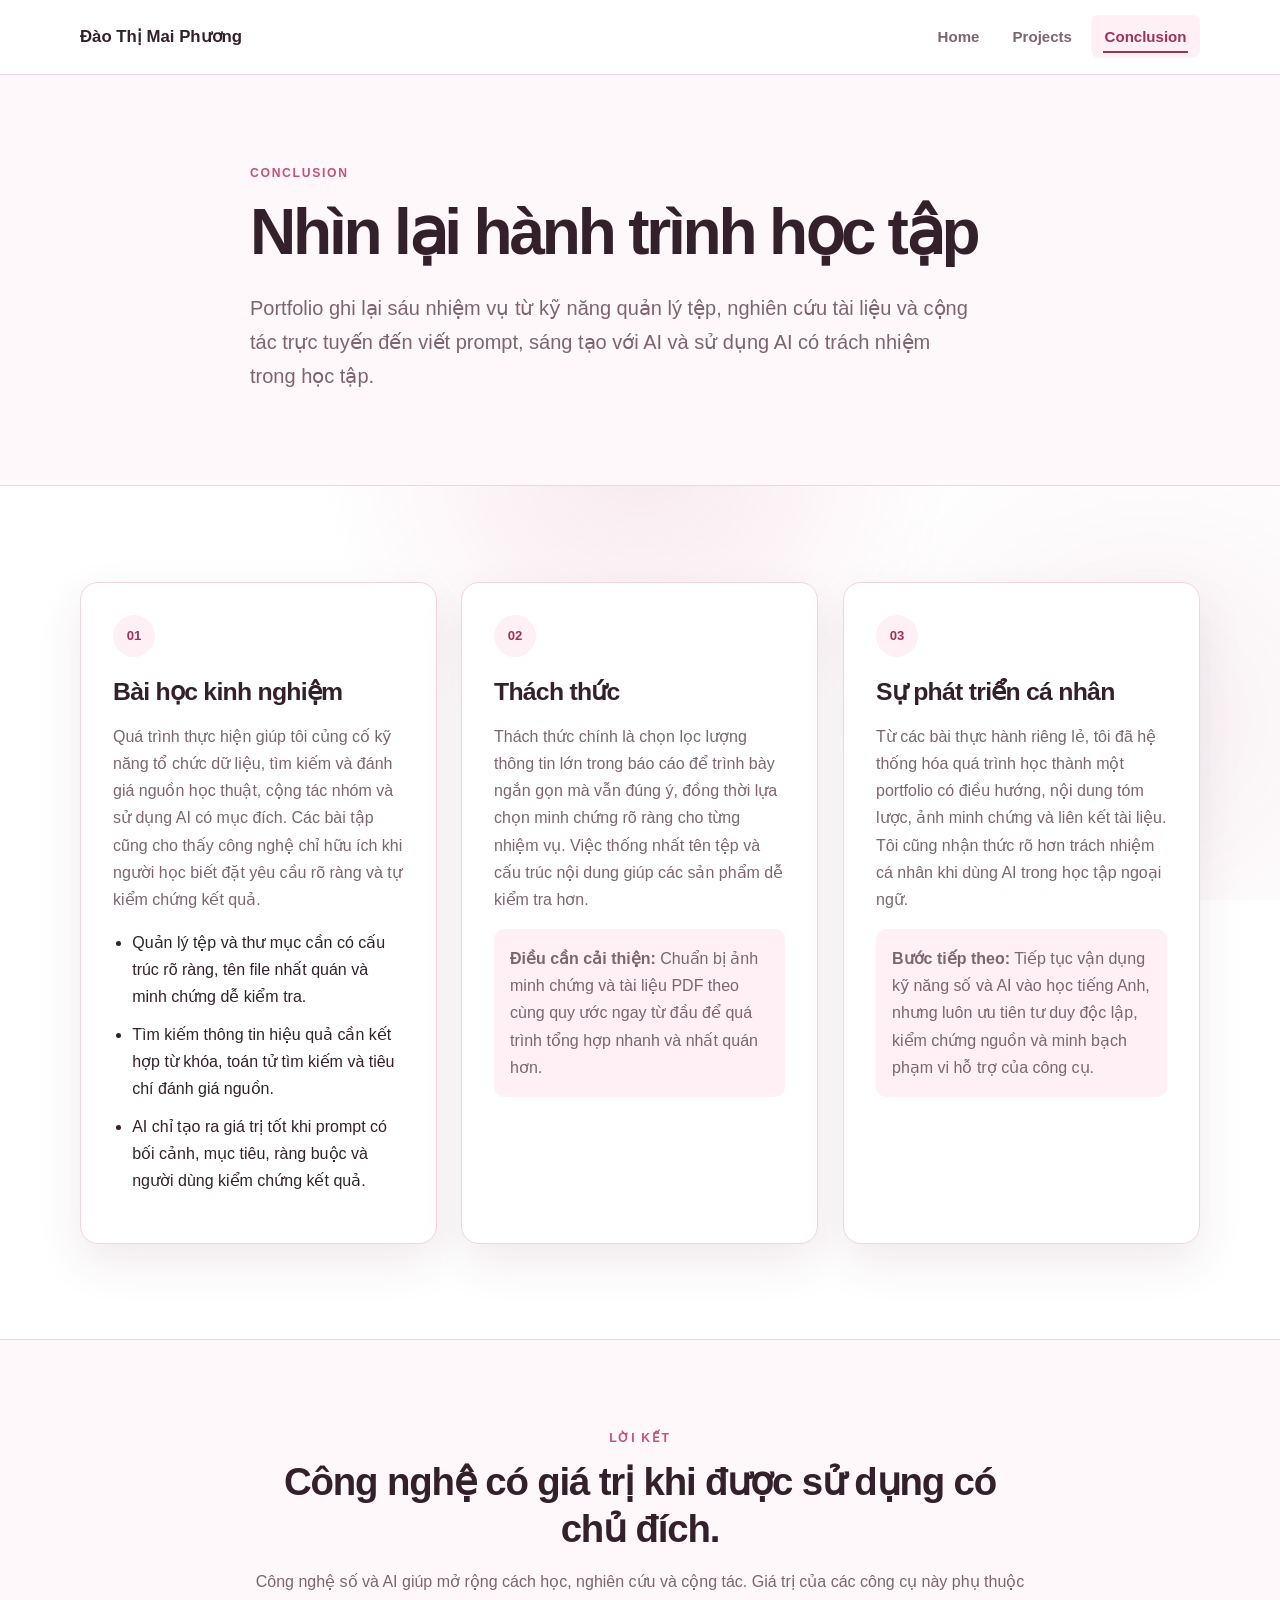
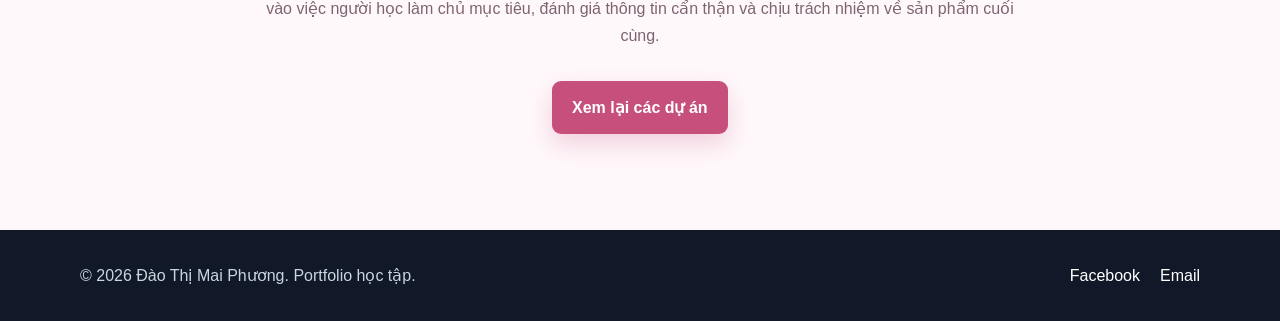
==== conclusion.html @ 93ef3522 "first commit" ====
<!DOCTYPE html>
<html lang="vi">
<head>
<meta charset="UTF-8"/>
<meta content="width=device-width, initial-scale=1.0" name="viewport"/>
<meta content="Tổng kết hành trình học tập về công nghệ số và trí tuệ nhân tạo." name="description"/>
<title>Tổng kết | Portfolio cá nhân</title>
<link href="style.css?v=20260608" rel="stylesheet"/>
<link href="effects.css?v=20260608i" rel="stylesheet"/>
<script defer="" src="effects.js?v=20260608i"></script>
</head>
<body>
<a class="skip-link" href="#main-content">Đi đến nội dung chính</a>
<header class="site-header">
<div class="container nav-wrapper">
<a class="brand" href="index.html">Đào Thị Mai Phương</a>
<nav aria-label="Điều hướng chính">
<ul class="nav-list">
<li><a href="index.html">Home</a></li>
<li><a href="portfolio.html">Projects</a></li>
<li><a aria-current="page" class="active" href="conclusion.html">Conclusion</a></li>
</ul>
</nav>
</div>
</header>
<main id="main-content">
<section class="page-banner">
<div class="container narrow">
<p class="eyebrow">Conclusion</p>
<h1>Nhìn lại hành trình học tập</h1>
<p class="lead">Portfolio ghi lại sáu nhiệm vụ từ kỹ năng quản lý tệp, nghiên cứu tài liệu và cộng tác trực tuyến đến viết prompt, sáng tạo với AI và sử dụng AI có trách nhiệm trong học tập.</p>
</div>
</section>
<section class="section">
<div class="container reflection-grid">
<article class="reflection-card">
<span class="card-number">01</span>
<h2>Bài học kinh nghiệm</h2>
<p>Quá trình thực hiện giúp tôi củng cố kỹ năng tổ chức dữ liệu, tìm kiếm và đánh giá nguồn học thuật, cộng tác nhóm và sử dụng AI có mục đích. Các bài tập cũng cho thấy công nghệ chỉ hữu ích khi người học biết đặt yêu cầu rõ ràng và tự kiểm chứng kết quả.</p>
<ul>
<li>Quản lý tệp và thư mục cần có cấu trúc rõ ràng, tên file nhất quán và minh chứng dễ kiểm tra.</li>
<li>Tìm kiếm thông tin hiệu quả cần kết hợp từ khóa, toán tử tìm kiếm và tiêu chí đánh giá nguồn.</li>
<li>AI chỉ tạo ra giá trị tốt khi prompt có bối cảnh, mục tiêu, ràng buộc và người dùng kiểm chứng kết quả.</li>
</ul>
</article>
<article class="reflection-card">
<span class="card-number">02</span>
<h2>Thách thức</h2>
<p>Thách thức chính là chọn lọc lượng thông tin lớn trong báo cáo để trình bày ngắn gọn mà vẫn đúng ý, đồng thời lựa chọn minh chứng rõ ràng cho từng nhiệm vụ. Việc thống nhất tên tệp và cấu trúc nội dung giúp các sản phẩm dễ kiểm tra hơn.</p>
<p class="highlight-note"><strong>Điều cần cải thiện:</strong> Chuẩn bị ảnh minh chứng và tài liệu PDF theo cùng quy ước ngay từ đầu để quá trình tổng hợp nhanh và nhất quán hơn.</p>
</article>
<article class="reflection-card">
<span class="card-number">03</span>
<h2>Sự phát triển cá nhân</h2>
<p>Từ các bài thực hành riêng lẻ, tôi đã hệ thống hóa quá trình học thành một portfolio có điều hướng, nội dung tóm lược, ảnh minh chứng và liên kết tài liệu. Tôi cũng nhận thức rõ hơn trách nhiệm cá nhân khi dùng AI trong học tập ngoại ngữ.</p>
<p class="highlight-note"><strong>Bước tiếp theo:</strong> Tiếp tục vận dụng kỹ năng số và AI vào học tiếng Anh, nhưng luôn ưu tiên tư duy độc lập, kiểm chứng nguồn và minh bạch phạm vi hỗ trợ của công cụ.</p>
</article>
</div>
</section>
<section class="closing-section">
<div class="container narrow">
<p class="eyebrow">Lời kết</p>
<h2>Công nghệ có giá trị khi được sử dụng có chủ đích.</h2>
<p>Công nghệ số và AI giúp mở rộng cách học, nghiên cứu và cộng tác. Giá trị của các công cụ này phụ thuộc vào việc người học làm chủ mục tiêu, đánh giá thông tin cẩn thận và chịu trách nhiệm về sản phẩm cuối cùng.</p>
<a class="button" href="portfolio.html">Xem lại các dự án</a>
</div>
</section>
</main>
<footer class="site-footer">
<div class="container footer-wrapper">
<p>© 2026 Đào Thị Mai Phương. Portfolio học tập.</p>
<ul aria-label="Hồ sơ mạng xã hội" class="social-links">
<li><a href="https://www.facebook.com/share/18wrVaJCbG/?mibextid=wwXIfr" rel="noopener noreferrer" target="_blank">Facebook</a></li>

<li><a href="mailto:daomaiphuong20@gmail.com">Email</a></li>
</ul>
</div>
</footer>
</body>
</html>
---- style.css ----
/* =========================================================
   1. BIẾN THIẾT KẾ VÀ THIẾT LẬP CHUNG
   Chỉ cần đổi --accent để thay màu nhấn trên toàn website.
   ========================================================= */
:root {
    --accent: #c64f7c;
    --accent-dark: #9f315b;
    --accent-soft: #fff0f5;
    --text: #34202b;
    --muted: #7d6470;
    --surface: #ffffff;
    --surface-alt: #fff8fb;
    --border: #f0d5df;
    --shadow: 0 18px 45px rgba(111, 51, 76, 0.1);
    --radius: 18px;
    --container: 1120px;
}

*,
*::before,
*::after {
    box-sizing: border-box;
}

html {
    scroll-behavior: smooth;
}

body {
    margin: 0;
    color: var(--text);
    background: var(--surface);
    font-family: Inter, "Segoe UI", Roboto, Helvetica, Arial, sans-serif;
    font-size: 1rem;
    line-height: 1.7;
}

img {
    display: block;
    width: 100%;
    height: auto;
    border-radius: 14px;
}

a {
    color: var(--accent);
    text-decoration: none;
}

a:hover {
    color: var(--accent-dark);
}

h1,
h2,
h3 {
    margin-top: 0;
    color: var(--text);
    line-height: 1.2;
}

h1 {
    margin-bottom: 1.25rem;
    font-size: clamp(2.35rem, 6vw, 4.75rem);
    letter-spacing: -0.05em;
}

h2 {
    margin-bottom: 1rem;
    font-size: clamp(1.75rem, 3vw, 2.5rem);
    letter-spacing: -0.03em;
}

h3 {
    margin-bottom: 0.7rem;
    font-size: 1.18rem;
}

p {
    margin-top: 0;
}

code {
    padding: 0.18rem 0.4rem;
    color: var(--accent-dark);
    background: var(--accent-soft);
    border-radius: 5px;
}

figure {
    margin: 0;
}

figcaption {
    margin-top: 0.65rem;
    color: var(--muted);
    font-size: 0.9rem;
}

/* Khung nội dung chung giữ trang cân đối trên màn hình lớn. */
.container {
    width: min(calc(100% - 2.5rem), var(--container));
    margin-inline: auto;
}

.narrow {
    max-width: 780px;
}

.section {
    padding: 6rem 0;
}

.skip-link {
    position: fixed;
    z-index: 1000;
    top: 0.75rem;
    left: 0.75rem;
    padding: 0.65rem 1rem;
    color: #ffffff;
    background: var(--accent);
    border-radius: 8px;
    transform: translateY(-150%);
}

.skip-link:focus {
    transform: translateY(0);
}

/* =========================================================
   2. HEADER, MENU VÀ FOOTER
   ========================================================= */
.site-header {
    position: sticky;
    z-index: 100;
    top: 0;
    background: rgba(255, 255, 255, 0.94);
    border-bottom: 1px solid var(--border);
    backdrop-filter: blur(12px);
}

.nav-wrapper,
.footer-wrapper {
    display: flex;
    align-items: center;
    justify-content: space-between;
    gap: 2rem;
}

.nav-wrapper {
    min-height: 74px;
}

.brand {
    color: var(--text);
    font-size: 1.05rem;
    font-weight: 800;
}

.nav-list,
.social-links,
.task-nav ul {
    display: flex;
    margin: 0;
    padding: 0;
    list-style: none;
}

.nav-list {
    gap: 0.35rem;
}

.nav-list a {
    display: block;
    padding: 0.55rem 0.85rem;
    color: var(--muted);
    border-radius: 8px;
    font-size: 0.94rem;
    font-weight: 700;
}

.nav-list a:hover,
.nav-list a.active {
    color: var(--accent-dark);
    background: var(--accent-soft);
}

.site-footer {
    padding: 2rem 0;
    color: #cbd5e1;
    background: #111827;
}

.site-footer p {
    margin: 0;
}

.social-links {
    gap: 1.25rem;
}

.social-links a {
    color: #ffffff;
}

/* =========================================================
   3. TRANG GIỚI THIỆU
   ========================================================= */
.hero {
    padding: 7rem 0;
    overflow: hidden;
    background:
        radial-gradient(circle at 90% 10%, rgba(230, 139, 170, 0.22), transparent 32%),
        var(--surface-alt);
}

.hero-grid {
    display: grid;
    grid-template-columns: minmax(0, 1.5fr) minmax(280px, 0.7fr);
    align-items: center;
    gap: clamp(3rem, 8vw, 7rem);
}

.hero h1 span {
    color: var(--accent);
}

.eyebrow,
.box-label {
    margin-bottom: 0.65rem;
    color: var(--accent);
    font-size: 0.76rem;
    font-weight: 800;
    letter-spacing: 0.14em;
    text-transform: uppercase;
}

.lead {
    max-width: 720px;
    color: var(--muted);
    font-size: clamp(1.05rem, 2vw, 1.25rem);
}

.student-meta {
    display: flex;
    flex-wrap: wrap;
    gap: 0.65rem;
    margin-top: 1.5rem;
}

.student-meta span {
    padding: 0.35rem 0.7rem;
    color: var(--accent-dark);
    background: var(--accent-soft);
    border-radius: 999px;
    font-size: 0.85rem;
    font-weight: 700;
}

.button-group {
    display: flex;
    align-items: center;
    gap: 1.25rem;
    margin-top: 2rem;
}

.button {
    display: inline-block;
    padding: 0.8rem 1.25rem;
    color: #ffffff;
    background: var(--accent);
    border-radius: 9px;
    box-shadow: 0 10px 24px rgba(198, 79, 124, 0.24);
    font-weight: 750;
}

.button:hover {
    color: #ffffff;
    background: var(--accent-dark);
    transform: translateY(-1px);
}

.text-link {
    font-weight: 750;
}

.profile-card,
.card,
.reflection-card {
    background: var(--surface);
    border: 1px solid var(--border);
    border-radius: var(--radius);
    box-shadow: var(--shadow);
}

.profile-card {
    padding: 1rem;
}

.avatar-placeholder {
    display: grid;
    min-height: 270px;
    place-items: center;
    color: var(--accent-dark);
    background: var(--accent-soft);
    border: 1px dashed var(--accent);
    border-radius: 13px;
    font-weight: 700;
}

.profile-photo {
    width: 100%;
    aspect-ratio: 1 / 1;
    object-fit: cover;
    border: 1px solid var(--border);
    border-radius: 13px;
}

.profile-details {
    margin: 1rem 0 0;
}

.profile-details div {
    display: grid;
    grid-template-columns: 90px 1fr;
    gap: 0.75rem;
    padding: 0.7rem 0.3rem;
    border-bottom: 1px solid var(--border);
}

.profile-details div:last-child {
    border-bottom: 0;
}

.profile-details dt {
    color: var(--muted);
    font-size: 0.88rem;
}

.profile-details dd {
    margin: 0;
    font-weight: 700;
}

.section-heading {
    max-width: 700px;
    margin-bottom: 2.25rem;
}

.section-heading > p:last-child {
    color: var(--muted);
}

.card-grid {
    display: grid;
    gap: 1.5rem;
}

.two-columns {
    grid-template-columns: repeat(2, 1fr);
}

.card {
    padding: 2rem;
}

.card-number {
    display: inline-grid;
    width: 42px;
    height: 42px;
    margin-bottom: 1.25rem;
    place-items: center;
    color: var(--accent-dark);
    background: var(--accent-soft);
    border-radius: 50%;
    font-size: 0.82rem;
    font-weight: 800;
}

.card p,
.reflection-card p {
    color: var(--muted);
}

/* =========================================================
   4. TRANG DỰ ÁN
   ========================================================= */
.page-banner {
    padding: 5.5rem 0 4.5rem;
    background: var(--surface-alt);
    border-bottom: 1px solid var(--border);
}

.page-banner h1 {
    font-size: clamp(2.5rem, 6vw, 4rem);
}

.task-nav {
    position: sticky;
    z-index: 90;
    top: 74px;
    overflow-x: auto;
    background: var(--surface);
    border-bottom: 1px solid var(--border);
}

.task-nav ul {
    gap: 0.4rem;
    padding: 0.75rem 0;
}

.task-nav a {
    display: block;
    min-width: max-content;
    padding: 0.45rem 0.8rem;
    color: var(--muted);
    border-radius: 7px;
    font-size: 0.86rem;
    font-weight: 750;
}

.task-nav a:hover {
    color: var(--accent-dark);
    background: var(--accent-soft);
}

.task-list {
    padding-top: 4rem;
    padding-bottom: 6rem;
}

.task-card {
    scroll-margin-top: 150px;
    margin-bottom: 2rem;
    background: var(--surface);
    border: 1px solid var(--border);
    border-radius: var(--radius);
    box-shadow: var(--shadow);
    overflow: hidden;
}

.task-header {
    padding: 1.75rem 2rem;
    background: var(--surface-alt);
    border-bottom: 1px solid var(--border);
}

.task-header h2 {
    margin: 0;
}

.task-label {
    display: block;
    margin-bottom: 0.45rem;
    color: var(--accent);
    font-size: 0.76rem;
    font-weight: 850;
    letter-spacing: 0.13em;
    text-transform: uppercase;
}

.task-content {
    padding: 2rem;
}

.document-actions {
    display: flex;
    align-items: center;
    justify-content: space-between;
    gap: 1.5rem;
    padding: 1.25rem 2rem;
    background: var(--accent-soft);
    border-top: 1px solid #f3c7d7;
}

.document-actions p {
    margin: 0;
    color: var(--text);
}

.button-small {
    min-width: max-content;
    padding: 0.65rem 1rem;
    font-size: 0.9rem;
}

.task-evidence {
    padding: 0 2rem 2rem;
}

.inline-evidence {
    margin-top: 1.5rem;
}

.inline-evidence img {
    max-height: 560px;
    object-fit: contain;
    background: var(--surface-alt);
}

.task-evidence img {
    max-height: 520px;
    object-fit: contain;
    background: var(--surface-alt);
}

.media-grid,
.content-grid,
.showcase-grid,
.prompt-grid {
    display: grid;
    gap: 2rem;
}

.media-grid {
    grid-template-columns: minmax(0, 1.05fr) minmax(0, 0.95fr);
}

.content-grid,
.showcase-grid,
.prompt-grid {
    grid-template-columns: repeat(2, minmax(0, 1fr));
}

.wide-figure {
    margin-bottom: 2rem;
}

.analysis-box,
.prompt-box,
.digital-content {
    padding: 1.5rem;
    background: var(--surface-alt);
    border: 1px solid var(--border);
    border-radius: 14px;
}

.analysis-box {
    border-left: 4px solid var(--accent);
}

.prompt-grid {
    margin-bottom: 1.5rem;
}

.prompt-box blockquote {
    margin: 1rem 0;
    padding-left: 1rem;
    color: var(--muted);
    border-left: 3px solid var(--border);
}

.prompt-box.improved {
    background: var(--accent-soft);
    border-color: #f3c7d7;
}

.check-list,
.principle-list,
.process-list {
    padding-left: 1.25rem;
}

.check-list li,
.principle-list li,
.process-list li {
    margin-bottom: 0.75rem;
}

.digital-content {
    min-height: 100%;
}

/* =========================================================
   5. TRANG TỔNG KẾT
   ========================================================= */
.reflection-grid {
    display: grid;
    grid-template-columns: repeat(3, 1fr);
    gap: 1.5rem;
}

.reflection-card {
    padding: 2rem;
}

.reflection-card h2 {
    font-size: 1.55rem;
}

.reflection-card ul {
    padding-left: 1.2rem;
}

.reflection-card li {
    margin-bottom: 0.65rem;
}

.highlight-note {
    padding: 1rem;
    background: var(--accent-soft);
    border-radius: 10px;
}

.closing-section {
    padding: 5.5rem 0;
    text-align: center;
    background: var(--surface-alt);
    border-top: 1px solid var(--border);
}

.closing-section p:not(.eyebrow) {
    color: var(--muted);
}

.closing-section .button {
    margin-top: 1rem;
}

/* =========================================================
   6. RESPONSIVE: TABLET VÀ ĐIỆN THOẠI
   ========================================================= */
@media (max-width: 850px) {
    .hero-grid,
    .reflection-grid {
        grid-template-columns: 1fr;
    }

    .hero {
        padding: 5rem 0;
    }

    .profile-card {
        max-width: 520px;
    }

    .reflection-grid {
        max-width: 720px;
    }
}

@media (max-width: 700px) {
    .section {
        padding: 4rem 0;
    }

    .nav-wrapper,
    .footer-wrapper {
        flex-direction: column;
        align-items: flex-start;
    }

    .nav-wrapper {
        gap: 0.45rem;
        padding: 0.8rem 0;
    }

    .nav-list {
        flex-wrap: wrap;
    }

    .task-nav {
        top: 111px;
    }

    .task-card {
        scroll-margin-top: 175px;
    }

    .two-columns,
    .media-grid,
    .content-grid,
    .showcase-grid,
    .prompt-grid {
        grid-template-columns: 1fr;
    }

    .task-header,
    .task-content,
    .card,
    .reflection-card {
        padding: 1.4rem;
    }

    .document-actions {
        align-items: flex-start;
        flex-direction: column;
        padding: 1.25rem 1.4rem;
    }

    .task-evidence {
        padding: 0 1.4rem 1.4rem;
    }

    .footer-wrapper {
        gap: 1rem;
    }
}

@media (max-width: 420px) {
    .container {
        width: min(calc(100% - 1.5rem), var(--container));
    }

    .nav-list a {
        padding-inline: 0.6rem;
        font-size: 0.86rem;
    }

    .button-group,
    .social-links {
        align-items: flex-start;
        flex-direction: column;
        gap: 0.75rem;
    }

    .page-banner {
        padding: 4rem 0 3rem;
    }
}

/* Tôn trọng tùy chọn giảm chuyển động của hệ điều hành. */
@media (prefers-reduced-motion: reduce) {
    html {
        scroll-behavior: auto;
    }

    *,
    *::before,
    *::after {
        transition: none !important;
    }
}

/* =========================================================
   7. TRANG CHI TIẾT TỪNG TASK
   ========================================================= */
.report-hero {
    padding: 4.5rem 0 3.5rem;
    background:
        radial-gradient(circle at 90% 0, rgba(230, 139, 170, 0.22), transparent 34%),
        var(--surface-alt);
    border-bottom: 1px solid var(--border);
}

.report-hero h1 {
    max-width: 900px;
    font-size: clamp(2.25rem, 5vw, 3.8rem);
}

.report-kicker {
    display: flex;
    flex-wrap: wrap;
    gap: 0.6rem;
    margin-top: 1.5rem;
}

.report-kicker span {
    padding: 0.35rem 0.7rem;
    color: var(--accent-dark);
    background: var(--accent-soft);
    border: 1px solid #f3c7d7;
    border-radius: 999px;
    font-size: 0.84rem;
    font-weight: 700;
}

.report-layout {
    display: grid;
    grid-template-columns: 230px minmax(0, 1fr);
    align-items: start;
    gap: 3rem;
    padding-top: 3rem;
    padding-bottom: 5rem;
}

.report-toc {
    position: sticky;
    top: 100px;
    padding: 1.2rem;
    background: var(--surface-alt);
    border: 1px solid var(--border);
    border-radius: 14px;
}

.report-toc strong {
    display: block;
    margin-bottom: 0.7rem;
}

.report-toc ul {
    margin: 0;
    padding: 0;
    list-style: none;
}

.report-toc li + li {
    margin-top: 0.35rem;
}

.report-toc a {
    display: block;
    padding: 0.35rem 0.45rem;
    color: var(--muted);
    border-radius: 6px;
    font-size: 0.9rem;
}

.report-toc a:hover {
    color: var(--accent-dark);
    background: var(--accent-soft);
}

.report-body {
    min-width: 0;
}

.report-section {
    scroll-margin-top: 105px;
    margin-bottom: 2rem;
    padding: clamp(1.4rem, 3vw, 2.2rem);
    background: var(--surface);
    border: 1px solid var(--border);
    border-radius: var(--radius);
    box-shadow: var(--shadow);
}

.report-section > :last-child {
    margin-bottom: 0;
}

.report-section p,
.report-section li {
    color: #46546a;
}

.report-section h2 {
    padding-bottom: 0.8rem;
    border-bottom: 1px solid var(--border);
}

.report-section h3 {
    margin-top: 1.6rem;
}

.report-section h3:first-child {
    margin-top: 0;
}

.step-list {
    display: grid;
    gap: 1rem;
    margin: 0;
    padding: 0;
    list-style: none;
    counter-reset: report-step;
}

.step-list li {
    position: relative;
    padding: 1rem 1rem 1rem 3.6rem;
    background: var(--surface-alt);
    border: 1px solid var(--border);
    border-radius: 12px;
    counter-increment: report-step;
}

.step-list li::before {
    position: absolute;
    top: 0.85rem;
    left: 0.9rem;
    display: grid;
    width: 2rem;
    height: 2rem;
    place-items: center;
    color: #ffffff;
    background: var(--accent);
    border-radius: 50%;
    content: counter(report-step);
    font-size: 0.8rem;
    font-weight: 800;
}

.report-callout {
    margin: 1.25rem 0;
    padding: 1.15rem 1.25rem;
    background: var(--accent-soft);
    border-left: 4px solid var(--accent);
    border-radius: 0 10px 10px 0;
}

.report-callout p {
    margin-bottom: 0;
    color: var(--text);
}

.table-scroll {
    overflow-x: auto;
    margin: 1.25rem 0;
    border: 1px solid var(--border);
    border-radius: 12px;
}

.report-table {
    width: 100%;
    min-width: 720px;
    border-collapse: collapse;
    font-size: 0.9rem;
}

.report-table th,
.report-table td {
    padding: 0.85rem;
    text-align: left;
    vertical-align: top;
    border-bottom: 1px solid var(--border);
}

.report-table th {
    color: var(--text);
    background: var(--accent-soft);
}

.report-table tr:last-child td {
    border-bottom: 0;
}

.report-gallery {
    display: grid;
    grid-template-columns: repeat(2, minmax(0, 1fr));
    gap: 1rem;
    margin-top: 1.25rem;
}

.report-gallery figure {
    padding: 0.75rem;
    background: var(--surface-alt);
    border: 1px solid var(--border);
    border-radius: 12px;
}

.report-gallery img {
    max-height: 560px;
    object-fit: contain;
}

.report-gallery .full-width {
    grid-column: 1 / -1;
}

.prompt-sample {
    margin: 1rem 0;
    padding: 1rem 1.2rem;
    color: #ffe7f0;
    background: #172033;
    border-radius: 12px;
    white-space: pre-wrap;
}

.source-list {
    padding-left: 1.25rem;
    font-size: 0.92rem;
}

.source-list li {
    margin-bottom: 0.65rem;
    overflow-wrap: anywhere;
}

.task-pagination {
    display: flex;
    justify-content: space-between;
    gap: 1rem;
    margin-top: 2rem;
}

.task-pagination a {
    padding: 0.75rem 1rem;
    color: var(--text);
    background: var(--surface);
    border: 1px solid var(--border);
    border-radius: 9px;
    font-weight: 700;
}

.task-pagination a:hover {
    color: var(--accent-dark);
    border-color: var(--accent);
}

.download-panel {
    display: flex;
    align-items: center;
    justify-content: space-between;
    gap: 1.5rem;
    margin-top: 2rem;
    padding: 1.2rem 1.4rem;
    background: var(--accent-soft);
    border: 1px solid #f3c7d7;
    border-radius: 12px;
}

.download-panel p {
    margin: 0;
    color: var(--text);
}

@media (max-width: 850px) {
    .report-layout {
        grid-template-columns: 1fr;
        gap: 1.5rem;
    }

    .report-toc {
        position: static;
        overflow-x: auto;
    }

    .report-toc ul {
        display: flex;
        gap: 0.35rem;
    }

    .report-toc li + li {
        margin-top: 0;
    }

    .report-toc a {
        min-width: max-content;
    }
}

@media (max-width: 600px) {
    .report-gallery {
        grid-template-columns: 1fr;
    }

    .report-gallery .full-width {
        grid-column: auto;
    }

    .download-panel,
    .task-pagination {
        align-items: stretch;
        flex-direction: column;
    }

    .task-pagination a {
        text-align: center;
    }
}
---- effects.css ----
/* Optional interaction layer.
   Initial rendering is kept visually identical for screenshots/PDF. */
:root {
    --fx-ease: cubic-bezier(0.2, 0.8, 0.2, 1);
    --fx-spring: cubic-bezier(0.18, 1.55, 0.32, 1);
    --fx-x: 50vw;
    --fx-y: 50vh;
}

body::before {
    position: fixed;
    z-index: 9999;
    top: 0;
    left: 0;
    width: var(--scroll-progress, 0%);
    height: 3px;
    pointer-events: none;
    content: "";
    background: linear-gradient(90deg, var(--accent), #f2a9c2);
    transition: width 120ms linear;
}

body::after {
    position: fixed;
    z-index: -1;
    inset: 0;
    pointer-events: none;
    content: "";
    opacity: 0;
    background:
        radial-gradient(circle at var(--fx-x) var(--fx-y), rgba(198, 79, 124, 0.12), transparent 20rem),
        radial-gradient(circle at 10% 20%, rgba(242, 169, 194, 0.1), transparent 18rem),
        radial-gradient(circle at 90% 80%, rgba(159, 49, 91, 0.07), transparent 20rem);
    transition: opacity 400ms var(--fx-ease);
}

.fx-ready::after {
    opacity: 1;
}

.fx-page-enter main {
    animation: page-arrive 760ms var(--fx-ease) both;
}

@keyframes page-arrive {
    from {
        opacity: 0;
        filter: blur(8px) saturate(1.35);
        transform: translateY(22px) scale(0.975);
    }

    to {
        opacity: 1;
        filter: blur(0);
        transform: translateY(0);
    }
}

.fx-navigating main,
.fx-navigating .site-header,
.fx-navigating .site-footer {
    pointer-events: none;
    animation: page-depart 900ms var(--fx-ease) both;
}

@keyframes page-depart {
    0% {
        opacity: 1;
        filter: blur(0);
        transform: scale(1);
    }

    45% {
        opacity: 0.72;
        filter: blur(4px) saturate(1.25);
        transform: scale(0.985);
    }

    100% {
        opacity: 0;
        filter: blur(12px) saturate(1.6);
        transform: scale(0.955) translateY(-12px);
    }
}

.cursor-orb {
    position: fixed;
    z-index: 9998;
    top: 0;
    left: 0;
    width: 18px;
    height: 18px;
    pointer-events: none;
    border: 2px solid rgba(198, 79, 124, 0.6);
    border-radius: 50%;
    opacity: 0;
    transform: translate3d(-50%, -50%, 0);
    transition:
        width 180ms var(--fx-ease),
        height 180ms var(--fx-ease),
        opacity 180ms var(--fx-ease),
        border-color 180ms var(--fx-ease);
}

.cursor-orb.active {
    opacity: 1;
}

.cursor-orb.hover {
    width: 42px;
    height: 42px;
    border-color: rgba(198, 79, 124, 0.25);
    background: rgba(198, 79, 124, 0.07);
}

.fx-ready .card,
.fx-ready .task-card,
.fx-ready .reflection-card,
.fx-ready .report-section,
.fx-ready .profile-card {
    position: relative;
    overflow: hidden;
    transition: transform 220ms var(--fx-ease), box-shadow 220ms var(--fx-ease), border-color 220ms var(--fx-ease);
    transform-style: preserve-3d;
    will-change: transform;
}

.fx-ready .card::before,
.fx-ready .task-card::before,
.fx-ready .reflection-card::before,
.fx-ready .report-section::before,
.fx-ready .profile-card::before {
    position: absolute;
    inset: 0;
    pointer-events: none;
    content: "";
    opacity: 0;
    background:
        radial-gradient(circle at var(--local-x, 50%) var(--local-y, 50%), rgba(198, 79, 124, 0.13), transparent 14rem),
        linear-gradient(120deg, transparent 20%, rgba(255, 255, 255, 0.35), transparent 38%);
    transform: translateX(-18%);
    transition: opacity 220ms var(--fx-ease), transform 420ms var(--fx-ease);
}

.fx-ready .card:hover,
.fx-ready .task-card:hover,
.fx-ready .reflection-card:hover,
.fx-ready .report-section:hover,
.fx-ready .profile-card:hover {
    border-color: rgba(198, 79, 124, 0.38);
    box-shadow: 0 22px 55px rgba(111, 51, 76, 0.14);
    transform: translateY(-4px) rotateX(var(--tilt-x, 0deg)) rotateY(var(--tilt-y, 0deg));
}

.fx-ready .card:hover::before,
.fx-ready .task-card:hover::before,
.fx-ready .reflection-card:hover::before,
.fx-ready .report-section:hover::before,
.fx-ready .profile-card:hover::before {
    opacity: 1;
    transform: translateX(0);
}

.fx-ready .button,
.fx-ready .nav-list a,
.fx-ready .task-nav a,
.fx-ready .task-pagination a,
.fx-ready .social-links a {
    transition: color 180ms var(--fx-ease), background-color 180ms var(--fx-ease), border-color 180ms var(--fx-ease), box-shadow 180ms var(--fx-ease), transform 180ms var(--fx-ease);
}

.fx-ready .button:hover {
    box-shadow: 0 14px 32px rgba(198, 79, 124, 0.3);
}

.fx-ready .button,
.fx-ready .nav-list a {
    will-change: transform;
}

.button,
.nav-list a,
.task-pagination a {
    position: relative;
    overflow: hidden;
}

.ripple {
    position: absolute;
    width: 16px;
    height: 16px;
    pointer-events: none;
    background: rgba(255, 255, 255, 0.45);
    border-radius: 50%;
    transform: translate(-50%, -50%) scale(0);
    animation: ripple-pop 620ms var(--fx-ease);
}

@keyframes ripple-pop {
    to {
        opacity: 0;
        transform: translate(-50%, -50%) scale(18);
    }
}

.nav-list a::after {
    position: absolute;
    right: 0.75rem;
    bottom: 0.35rem;
    left: 0.75rem;
    height: 2px;
    content: "";
    background: currentColor;
    transform: scaleX(0);
    transform-origin: left;
    transition: transform 200ms var(--fx-ease);
}

.nav-list a:hover::after,
.nav-list a.active::after {
    transform: scaleX(1);
}

.fx-ready img {
    transition: filter 220ms var(--fx-ease), transform 220ms var(--fx-ease);
}

.fx-ready figure:hover img {
    filter: saturate(1.06) contrast(1.02);
    transform: scale(1.01);
}

.fx-reveal {
    opacity: 0;
    transform: translateY(16px);
    transition: opacity 520ms var(--fx-ease), transform 520ms var(--fx-ease);
}

.fx-reveal.fx-visible {
    opacity: 1;
    transform: translateY(0);
}

.fx-pop {
    animation: fx-pop 520ms var(--fx-ease);
}

@keyframes fx-pop {
    0% {
        transform: scale(0.98);
    }

    55% {
        transform: scale(1.012);
    }

    100% {
        transform: scale(1);
    }
}

.fx-current {
    outline: 2px solid rgba(198, 79, 124, 0.2);
    outline-offset: 5px;
    box-shadow: 0 0 0 8px rgba(198, 79, 124, 0.045), var(--shadow);
}

.back-to-top {
    position: fixed;
    z-index: 120;
    right: 1.25rem;
    bottom: 1.25rem;
    display: grid;
    width: 44px;
    height: 44px;
    place-items: center;
    color: #ffffff;
    background: var(--accent);
    border: 0;
    border-radius: 999px;
    box-shadow: 0 16px 35px rgba(198, 79, 124, 0.28);
    cursor: pointer;
    opacity: 0;
    pointer-events: none;
    transform: translateY(8px);
    transition: opacity 180ms var(--fx-ease), transform 180ms var(--fx-ease), background-color 180ms var(--fx-ease);
}

.back-to-top:hover {
    background: var(--accent-dark);
    transform: translateY(4px);
}

.back-to-top.show {
    opacity: 1;
    pointer-events: auto;
    transform: translateY(0);
}

/* Premium route transition and button motion. */
.route-curtain {
    position: fixed;
    z-index: 10020;
    inset: 0;
    display: grid;
    pointer-events: none;
    place-items: center;
    color: #ffffff;
    background:
        radial-gradient(circle at var(--fx-x, 50vw) var(--fx-y, 50vh), rgba(255, 255, 255, 0.28), transparent 15rem),
        radial-gradient(circle at 20% 80%, rgba(242, 169, 194, 0.5), transparent 22rem),
        radial-gradient(circle at 85% 15%, rgba(249, 202, 218, 0.4), transparent 20rem),
        linear-gradient(135deg, #321622 0%, #9f315b 45%, #e68baa 100%);
    clip-path: circle(0% at var(--fx-x, 50vw) var(--fx-y, 50vh));
    opacity: 0;
    transform: translateZ(0);
}

.route-curtain::before {
    width: min(76vw, 520px);
    height: min(76vw, 520px);
    content: "";
    border: 1px solid rgba(255, 255, 255, 0.28);
    border-radius: 50%;
    background:
        radial-gradient(circle, rgba(255, 255, 255, 0.2), transparent 52%),
        conic-gradient(from 0deg, transparent, rgba(255, 255, 255, 0.55), transparent 28%, rgba(255, 255, 255, 0.25), transparent 58%);
    box-shadow:
        0 0 80px rgba(249, 202, 218, 0.45),
        inset 0 0 60px rgba(255, 255, 255, 0.14);
    animation: portal-spin 900ms linear infinite, portal-pulse 1100ms var(--fx-ease) infinite alternate;
}

.route-curtain::after {
    position: absolute;
    content: "Đang mở trang";
    font-size: 0.78rem;
    font-weight: 850;
    letter-spacing: 0.16em;
    text-transform: uppercase;
}

.route-curtain.enter {
    animation: route-enter 850ms var(--fx-ease) both;
}

.route-curtain.leave {
    animation: route-leave 1050ms var(--fx-ease) both;
}

@keyframes route-enter {
    from {
        opacity: 1;
        clip-path: circle(150% at var(--fx-x, 50vw) var(--fx-y, 50vh));
    }

    to {
        opacity: 0;
        clip-path: circle(0% at var(--fx-x, 50vw) var(--fx-y, 50vh));
        filter: blur(6px);
    }
}

@keyframes route-leave {
    from {
        opacity: 0;
        clip-path: circle(0% at var(--fx-x, 50vw) var(--fx-y, 50vh));
    }

    35% {
        opacity: 1;
    }

    62% {
        clip-path: circle(74% at var(--fx-x, 50vw) var(--fx-y, 50vh));
    }

    to {
        opacity: 1;
        clip-path: circle(150% at var(--fx-x, 50vw) var(--fx-y, 50vh));
    }
}

@keyframes portal-spin {
    to {
        transform: rotate(1turn);
    }
}

@keyframes portal-pulse {
    from {
        transform: scale(0.92);
    }

    to {
        transform: scale(1.08);
    }
}

.fx-ready .button,
.fx-ready .nav-list a,
.fx-ready .task-nav a,
.fx-ready .task-pagination a {
    --mag-x: 0px;
    --mag-y: 0px;
    --press-scale: 1;
    transform: translate3d(var(--mag-x), var(--mag-y), 0) scale(var(--press-scale));
    transform-origin: center;
    will-change: transform;
}

.fx-ready .button:hover,
.fx-ready .task-pagination a:hover {
    --press-scale: 1.045;
}

.fx-ready .button.fx-pressed,
.fx-ready .nav-list a.fx-pressed,
.fx-ready .task-pagination a.fx-pressed {
    animation: premium-button-bounce 620ms var(--fx-spring);
}

@keyframes premium-button-bounce {
    0% {
        transform: translate3d(var(--mag-x), var(--mag-y), 0) scale(1);
    }

    28% {
        transform: translate3d(var(--mag-x), calc(var(--mag-y) - 8px), 0) scale(1.11, 0.93);
    }

    52% {
        transform: translate3d(var(--mag-x), calc(var(--mag-y) + 2px), 0) scale(0.98, 1.04);
    }

    76% {
        transform: translate3d(var(--mag-x), calc(var(--mag-y) - 2px), 0) scale(1.025, 0.99);
    }

    100% {
        transform: translate3d(var(--mag-x), var(--mag-y), 0) scale(var(--press-scale));
    }
}

.button::before,
.task-pagination a::before {
    position: absolute;
    inset: -40% -80%;
    pointer-events: none;
    content: "";
    background: linear-gradient(115deg, transparent 35%, rgba(255, 255, 255, 0.45), transparent 60%);
    transform: translateX(-72%) rotate(8deg);
    transition: transform 640ms var(--fx-ease);
}

.button:hover::before,
.task-pagination a:hover::before {
    transform: translateX(72%) rotate(8deg);
}

.fx-particles {
    position: fixed;
    z-index: -1;
    inset: 0;
    overflow: hidden;
    pointer-events: none;
}

.fx-particle {
    position: absolute;
    width: var(--size);
    height: var(--size);
    background: linear-gradient(135deg, rgba(198, 79, 124, 0.23), rgba(242, 169, 194, 0.12));
    border-radius: 999px;
    filter: blur(0.2px);
    opacity: 0;
    animation: particle-float var(--duration) linear infinite;
    animation-delay: var(--delay);
}

.fx-ready .hero,
.fx-ready .page-banner,
.fx-ready .report-hero {
    background-size: 130% 130%;
    animation: aurora-shift 12s ease-in-out infinite alternate;
}

@keyframes aurora-shift {
    from {
        background-position: 0% 0%;
    }

    to {
        background-position: 100% 35%;
    }
}

@keyframes particle-float {
    0% {
        opacity: 0;
        transform: translate3d(var(--x), 105vh, 0) scale(0.8);
    }

    10%,
    80% {
        opacity: 1;
    }

    100% {
        opacity: 0;
        transform: translate3d(calc(var(--x) + var(--drift)), -10vh, 0) scale(1.15);
    }
}

.lightbox {
    position: fixed;
    z-index: 10001;
    inset: 0;
    display: grid;
    padding: 2rem;
    place-items: center;
    background: rgba(15, 23, 42, 0.86);
    opacity: 0;
    pointer-events: none;
    backdrop-filter: blur(10px);
    transition: opacity 220ms var(--fx-ease);
}

.lightbox.show {
    opacity: 1;
    pointer-events: auto;
}

.lightbox img {
    width: auto;
    max-width: min(1100px, 94vw);
    max-height: 86vh;
    border-radius: 16px;
    box-shadow: 0 30px 80px rgba(0, 0, 0, 0.35);
    transform: scale(0.96);
    transition: transform 220ms var(--fx-ease);
}

.lightbox.show img {
    transform: scale(1);
}

.lightbox button {
    position: absolute;
    top: 1rem;
    right: 1rem;
    width: 42px;
    height: 42px;
    color: #ffffff;
    background: rgba(255, 255, 255, 0.12);
    border: 1px solid rgba(255, 255, 255, 0.28);
    border-radius: 999px;
    cursor: pointer;
    font-size: 1.3rem;
}

@media (prefers-reduced-motion: reduce) {
    body::before,
    body::after,
    .fx-reveal,
    .back-to-top,
    .cursor-orb,
    .fx-particle,
    .lightbox,
    .lightbox img {
        transition: none !important;
        animation: none !important;
    }

    .fx-reveal {
        opacity: 1;
        transform: none;
    }
}

@media print {
    body::before,
    body::after,
    .back-to-top,
    .route-curtain,
    .cursor-orb,
    .fx-particles,
    .lightbox {
        display: none !important;
    }

    .fx-reveal {
        opacity: 1 !important;
        transform: none !important;
    }
}

/* Square sweep page transition override. */
.route-curtain {
    overflow: hidden;
    background: transparent !important;
    clip-path: none !important;
}

.route-curtain::before,
.route-curtain::after {
    display: none !important;
}

.route-curtain.enter,
.route-curtain.leave {
    opacity: 1;
    animation: none;
}

.route-tile {
    position: absolute;
    top: var(--tile-top);
    left: -38vmax;
    width: var(--tile-size);
    height: var(--tile-size);
    background:
        linear-gradient(135deg, rgba(255, 255, 255, 0.16), transparent 34%),
        linear-gradient(135deg, #3f1d2d 0%, #9f315b 50%, #e68baa 100%);
    border: 1px solid rgba(255, 255, 255, 0.16);
    border-radius: 18%;
    box-shadow:
        0 26px 70px rgba(198, 79, 124, 0.34),
        inset 0 0 34px rgba(255, 255, 255, 0.13);
    opacity: 0;
    transform: translate3d(-12vw, 0, 0) rotate(-10deg) scale(0.88);
}

.route-curtain.leave .route-tile {
    animation: square-sweep-leave 980ms var(--fx-ease) both;
    animation-delay: var(--tile-delay);
}

.route-curtain.enter .route-tile {
    animation: square-sweep-enter 880ms var(--fx-ease) both;
    animation-delay: var(--tile-delay);
}

.route-curtain.leave .route-tile:nth-child(2n),
.route-curtain.enter .route-tile:nth-child(2n) {
    background:
        linear-gradient(135deg, rgba(255, 255, 255, 0.18), transparent 38%),
        linear-gradient(135deg, #7c294b 0%, #c64f7c 52%, #f9cada 100%);
}

.route-curtain.leave .route-tile:nth-child(3n),
.route-curtain.enter .route-tile:nth-child(3n) {
    border-radius: 24%;
    filter: saturate(1.15);
}

@keyframes square-sweep-leave {
    0% {
        opacity: 0;
        transform: translate3d(-18vw, 0, 0) rotate(-12deg) scale(0.85);
    }

    18% {
        opacity: 1;
    }

    58% {
        opacity: 1;
        transform: translate3d(50vw, 0, 0) rotate(6deg) scale(1.12);
    }

    100% {
        opacity: 1;
        transform: translate3d(136vw, 0, 0) rotate(16deg) scale(1);
    }
}

@keyframes square-sweep-enter {
    0% {
        opacity: 1;
        transform: translate3d(46vw, 0, 0) rotate(6deg) scale(1.08);
    }

    30% {
        opacity: 1;
    }

    100% {
        opacity: 0;
        transform: translate3d(142vw, 0, 0) rotate(18deg) scale(0.92);
    }
}

@media (max-width: 700px) {
    .route-tile {
        width: calc(var(--tile-size) * 1.25);
        height: calc(var(--tile-size) * 1.25);
    }
}

@media (prefers-reduced-motion: reduce) {
    .route-tile {
        animation-duration: 520ms !important;
    }
}
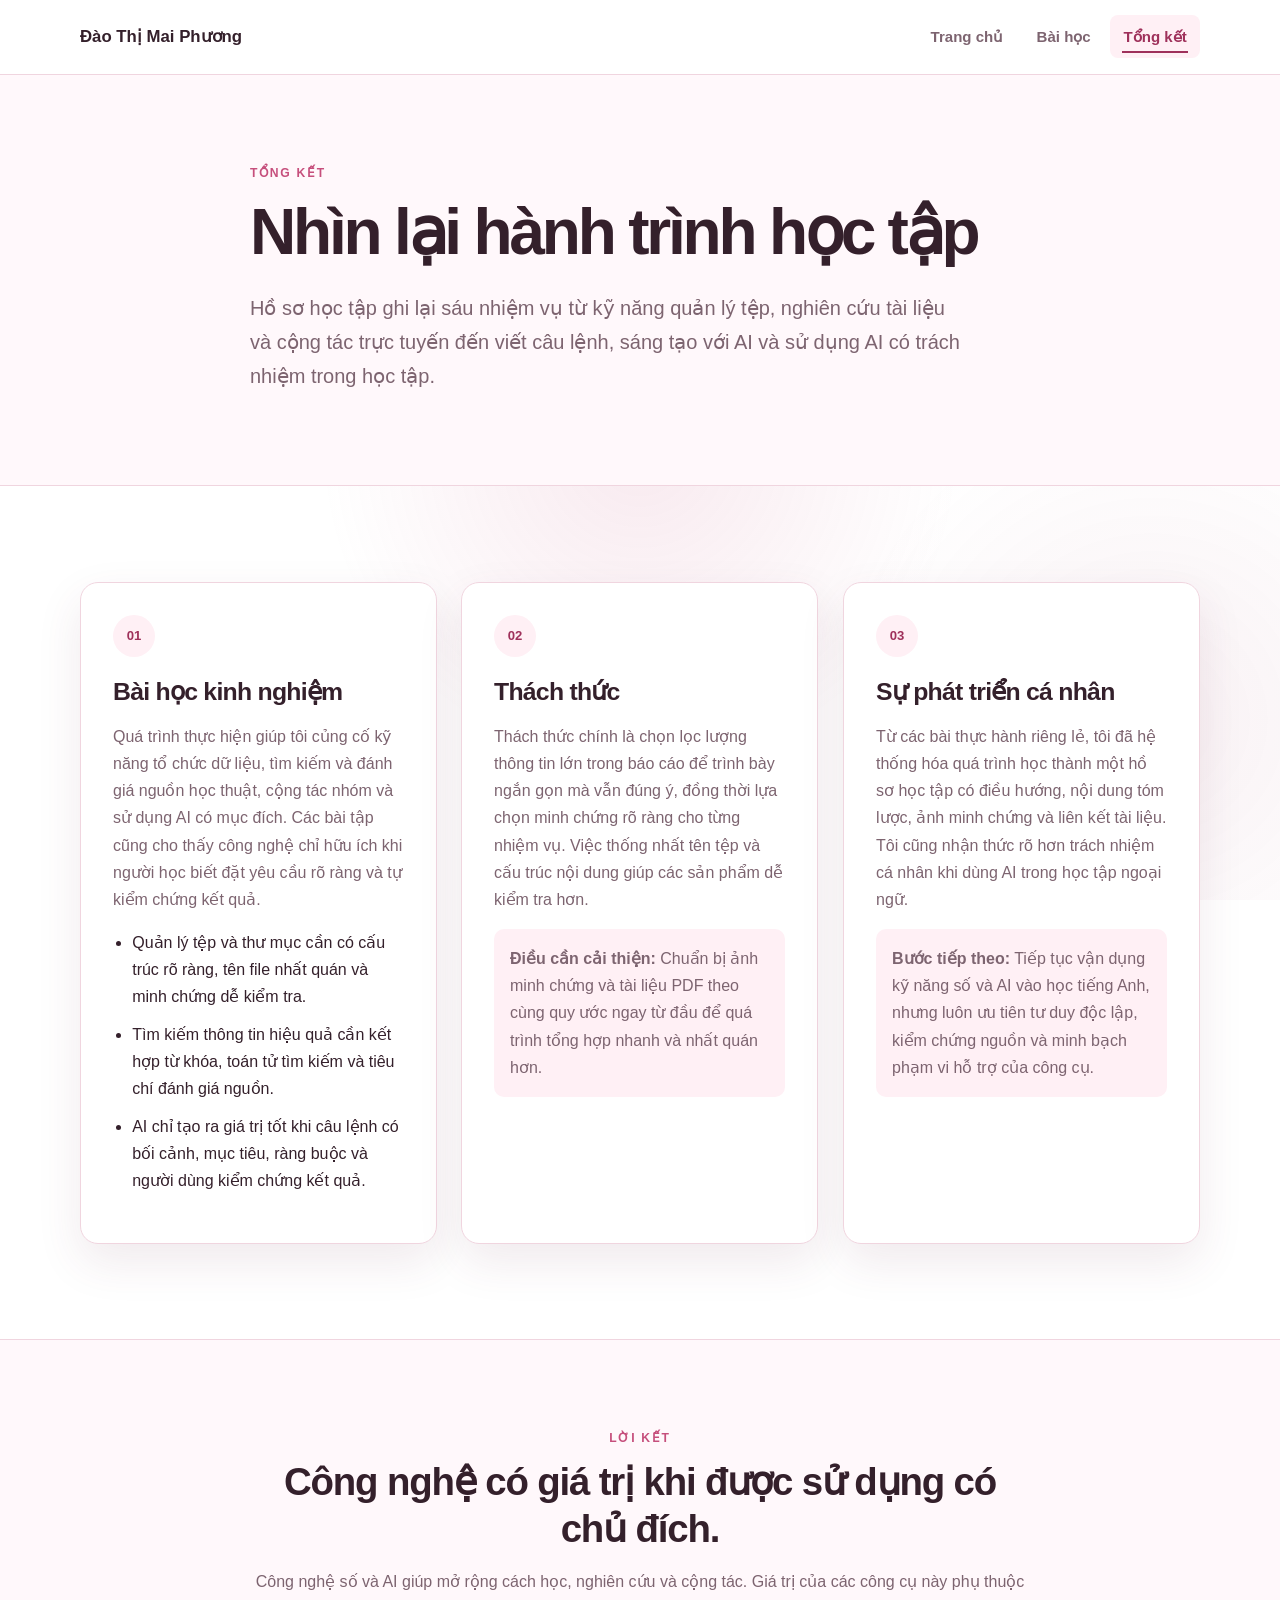
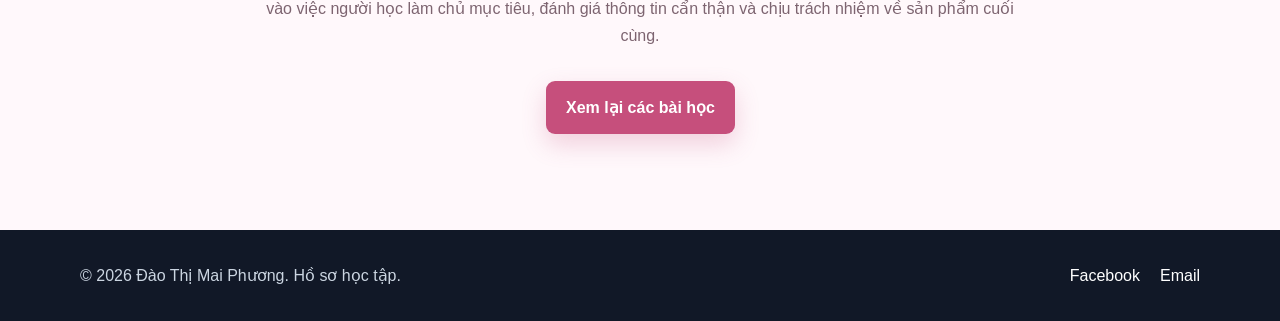
==== commit b852e6f5: "New commit" ====
--- a/conclusion.html
+++ b/conclusion.html
@@ -4,7 +4,7 @@
 <meta charset="UTF-8"/>
 <meta content="width=device-width, initial-scale=1.0" name="viewport"/>
 <meta content="Tổng kết hành trình học tập về công nghệ số và trí tuệ nhân tạo." name="description"/>
-<title>Tổng kết | Portfolio cá nhân</title>
+<title>Tổng kết | Hồ sơ cá nhân</title>
 <link href="style.css?v=20260608" rel="stylesheet"/>
 <link href="effects.css?v=20260608i" rel="stylesheet"/>
 <script defer="" src="effects.js?v=20260608i"></script>
@@ -16,9 +16,9 @@
 <a class="brand" href="index.html">Đào Thị Mai Phương</a>
 <nav aria-label="Điều hướng chính">
 <ul class="nav-list">
-<li><a href="index.html">Home</a></li>
-<li><a href="portfolio.html">Projects</a></li>
-<li><a aria-current="page" class="active" href="conclusion.html">Conclusion</a></li>
+<li><a href="index.html">Trang chủ</a></li>
+<li><a href="portfolio.html">Bài học</a></li>
+<li><a aria-current="page" class="active" href="conclusion.html">Tổng kết</a></li>
 </ul>
 </nav>
 </div>
@@ -26,9 +26,9 @@
 <main id="main-content">
 <section class="page-banner">
 <div class="container narrow">
-<p class="eyebrow">Conclusion</p>
+<p class="eyebrow">Tổng kết</p>
 <h1>Nhìn lại hành trình học tập</h1>
-<p class="lead">Portfolio ghi lại sáu nhiệm vụ từ kỹ năng quản lý tệp, nghiên cứu tài liệu và cộng tác trực tuyến đến viết prompt, sáng tạo với AI và sử dụng AI có trách nhiệm trong học tập.</p>
+<p class="lead">Hồ sơ học tập ghi lại sáu nhiệm vụ từ kỹ năng quản lý tệp, nghiên cứu tài liệu và cộng tác trực tuyến đến viết câu lệnh, sáng tạo với AI và sử dụng AI có trách nhiệm trong học tập.</p>
 </div>
 </section>
 <section class="section">
@@ -40,7 +40,7 @@
 <ul>
 <li>Quản lý tệp và thư mục cần có cấu trúc rõ ràng, tên file nhất quán và minh chứng dễ kiểm tra.</li>
 <li>Tìm kiếm thông tin hiệu quả cần kết hợp từ khóa, toán tử tìm kiếm và tiêu chí đánh giá nguồn.</li>
-<li>AI chỉ tạo ra giá trị tốt khi prompt có bối cảnh, mục tiêu, ràng buộc và người dùng kiểm chứng kết quả.</li>
+<li>AI chỉ tạo ra giá trị tốt khi câu lệnh có bối cảnh, mục tiêu, ràng buộc và người dùng kiểm chứng kết quả.</li>
 </ul>
 </article>
 <article class="reflection-card">
@@ -52,7 +52,7 @@
 <article class="reflection-card">
 <span class="card-number">03</span>
 <h2>Sự phát triển cá nhân</h2>
-<p>Từ các bài thực hành riêng lẻ, tôi đã hệ thống hóa quá trình học thành một portfolio có điều hướng, nội dung tóm lược, ảnh minh chứng và liên kết tài liệu. Tôi cũng nhận thức rõ hơn trách nhiệm cá nhân khi dùng AI trong học tập ngoại ngữ.</p>
+<p>Từ các bài thực hành riêng lẻ, tôi đã hệ thống hóa quá trình học thành một hồ sơ học tập có điều hướng, nội dung tóm lược, ảnh minh chứng và liên kết tài liệu. Tôi cũng nhận thức rõ hơn trách nhiệm cá nhân khi dùng AI trong học tập ngoại ngữ.</p>
 <p class="highlight-note"><strong>Bước tiếp theo:</strong> Tiếp tục vận dụng kỹ năng số và AI vào học tiếng Anh, nhưng luôn ưu tiên tư duy độc lập, kiểm chứng nguồn và minh bạch phạm vi hỗ trợ của công cụ.</p>
 </article>
 </div>
@@ -62,13 +62,13 @@
 <p class="eyebrow">Lời kết</p>
 <h2>Công nghệ có giá trị khi được sử dụng có chủ đích.</h2>
 <p>Công nghệ số và AI giúp mở rộng cách học, nghiên cứu và cộng tác. Giá trị của các công cụ này phụ thuộc vào việc người học làm chủ mục tiêu, đánh giá thông tin cẩn thận và chịu trách nhiệm về sản phẩm cuối cùng.</p>
-<a class="button" href="portfolio.html">Xem lại các dự án</a>
+<a class="button" href="portfolio.html">Xem lại các bài học</a>
 </div>
 </section>
 </main>
 <footer class="site-footer">
 <div class="container footer-wrapper">
-<p>© 2026 Đào Thị Mai Phương. Portfolio học tập.</p>
+<p>© 2026 Đào Thị Mai Phương. Hồ sơ học tập.</p>
 <ul aria-label="Hồ sơ mạng xã hội" class="social-links">
 <li><a href="https://www.facebook.com/share/18wrVaJCbG/?mibextid=wwXIfr" rel="noopener noreferrer" target="_blank">Facebook</a></li>
 
